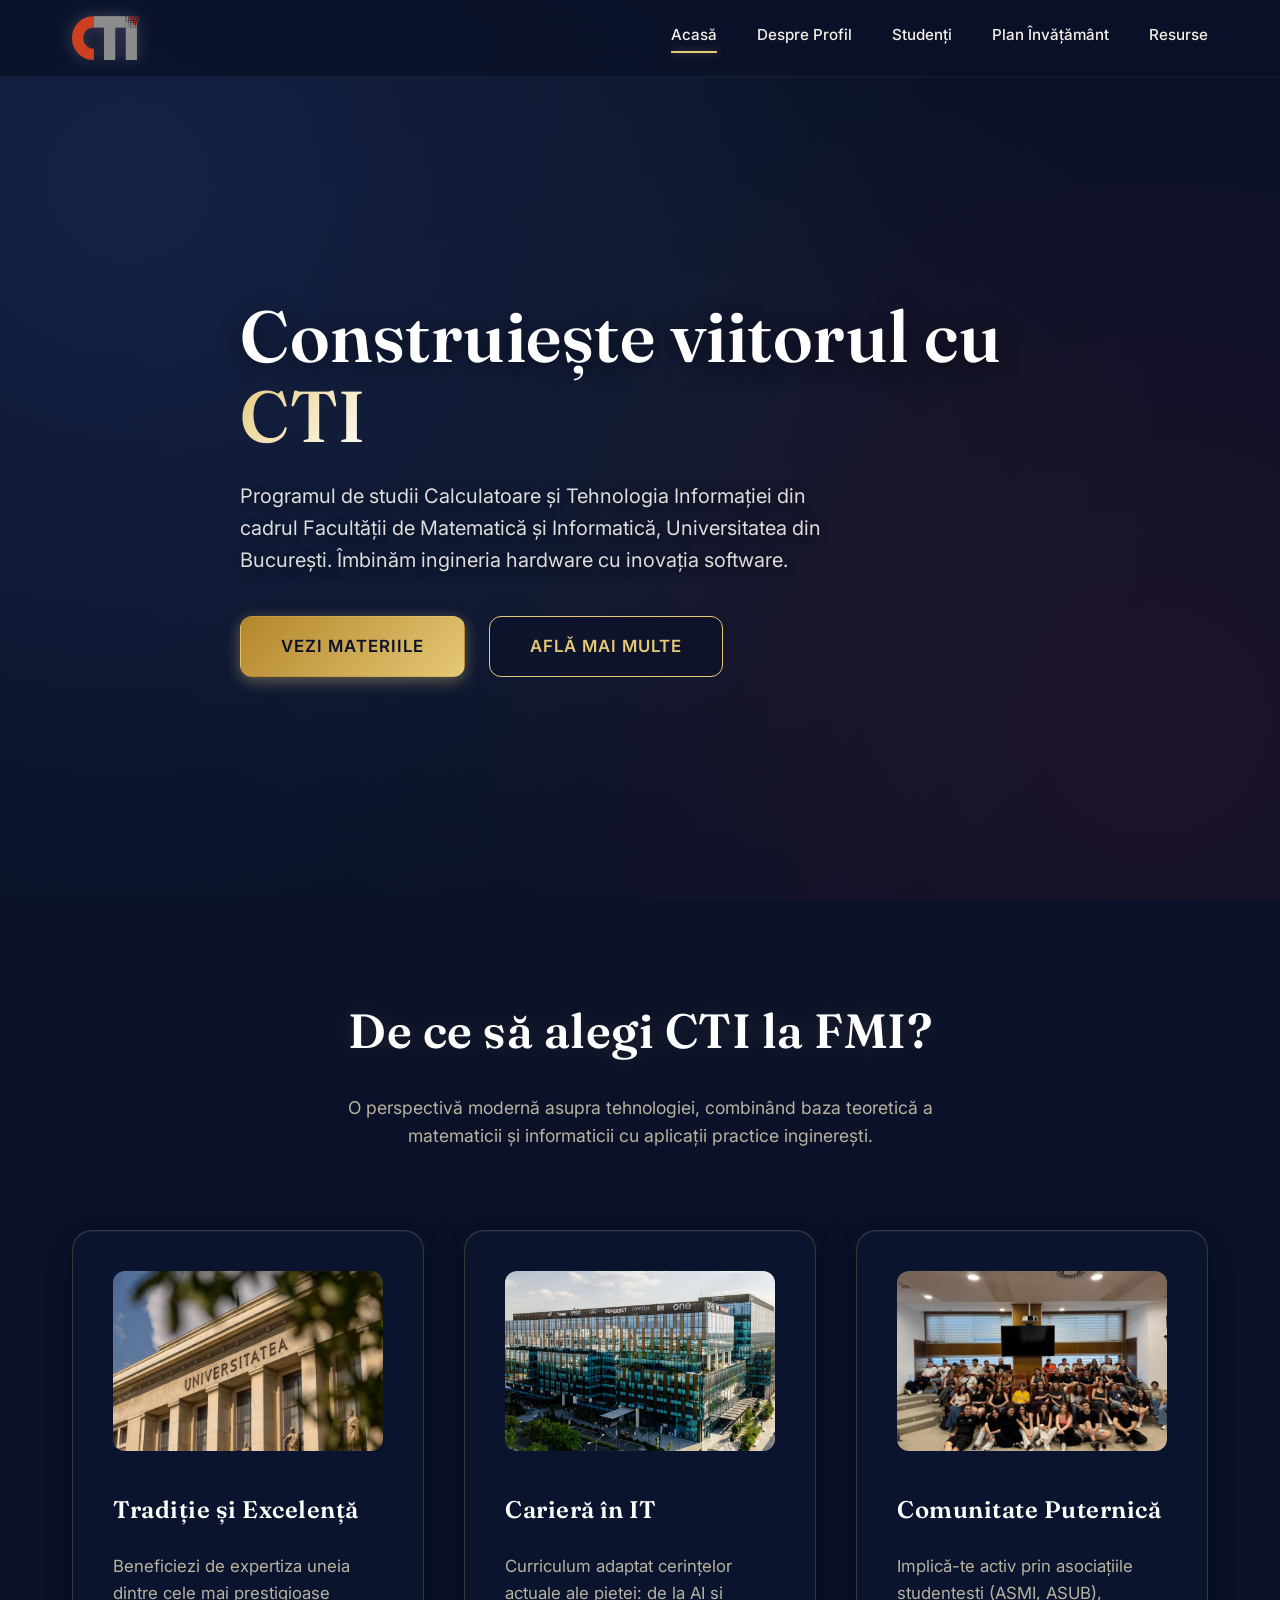
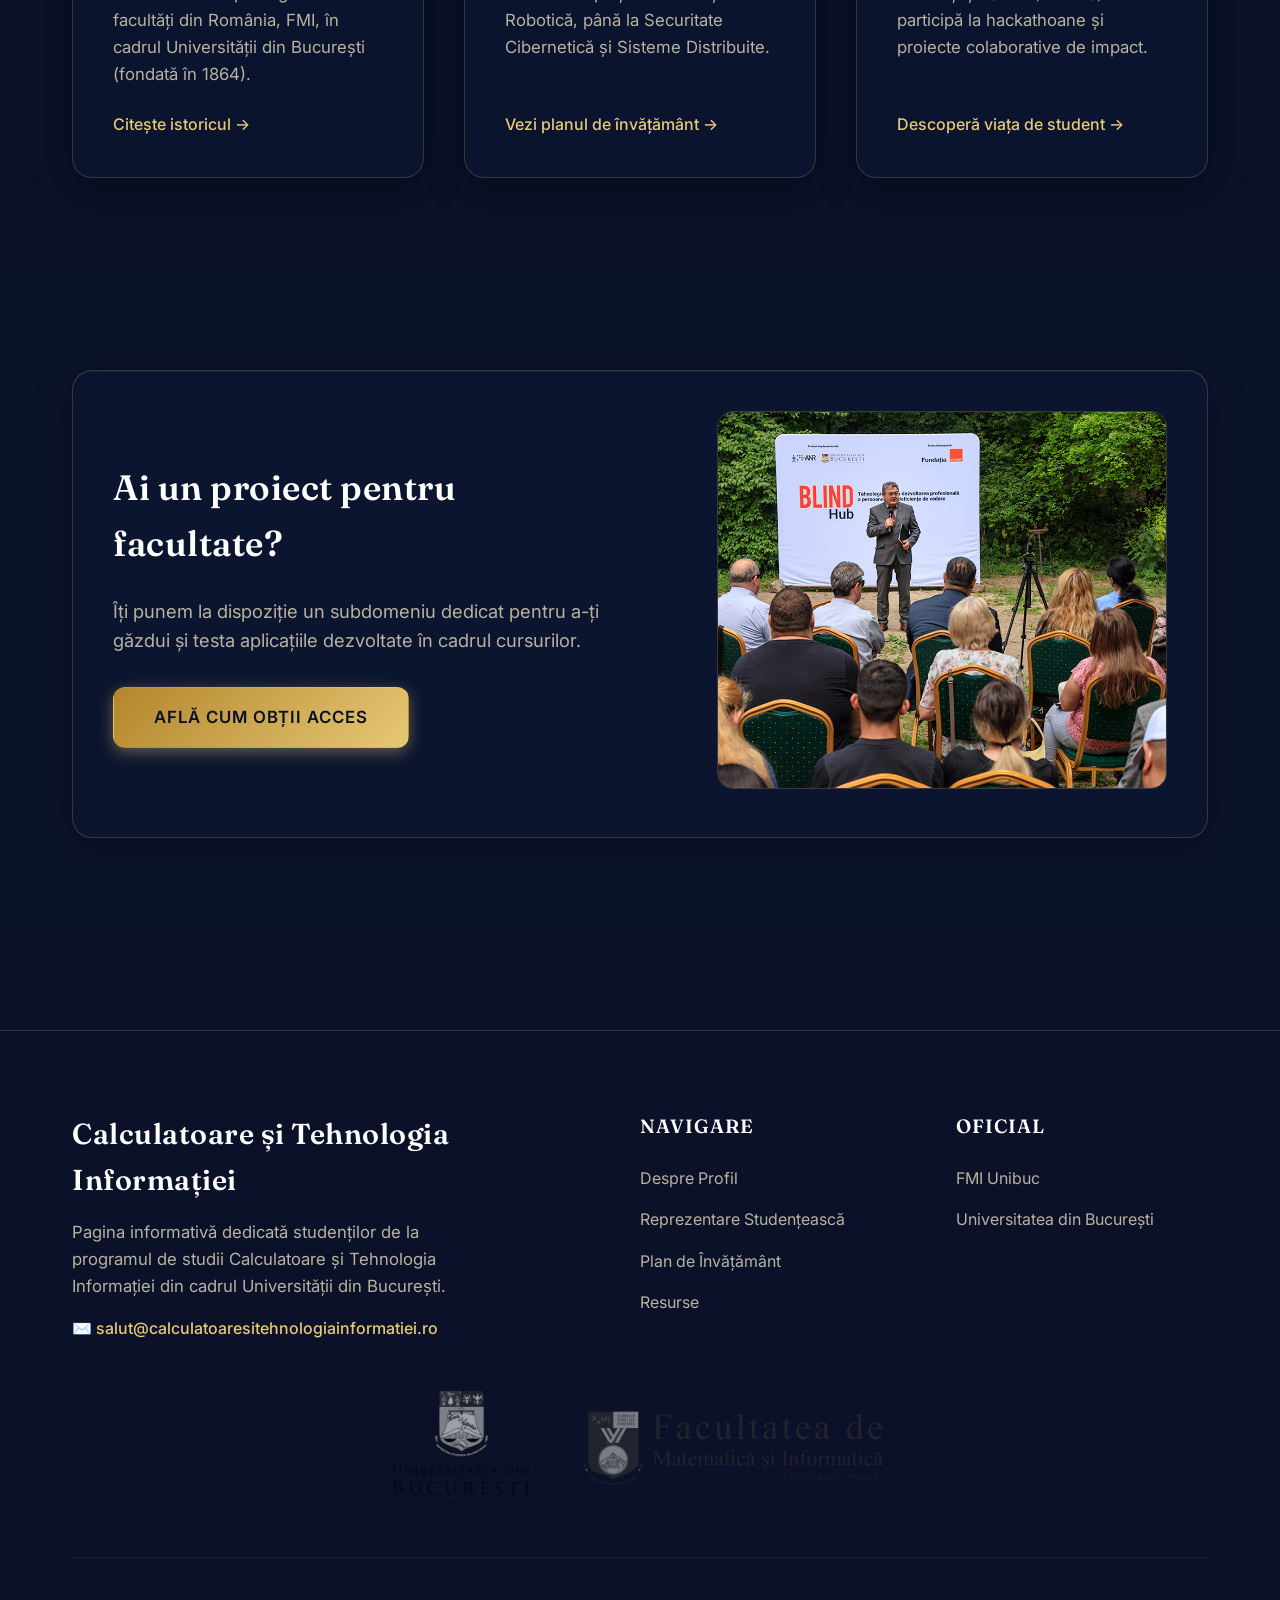
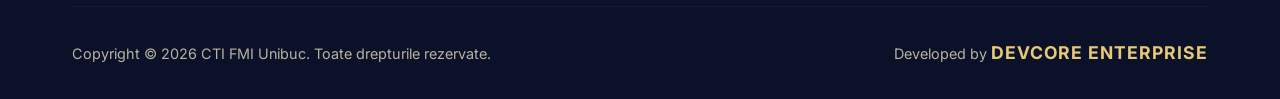
==== index.html @ ff00db62 "Initial commit" ====
<!DOCTYPE html>
<html lang="ro">
<head>
  <meta charset="UTF-8">
  <meta name="viewport" content="width=device-width, initial-scale=1.0">
  <title>CTI - Facultatea de Matematică și Informatică</title>
  <link rel="icon" type="image/png" href="assets/img/CTI Logo Simplu.png">

    <meta name="description" content="Calculatoare și Tehnologia Informației (CTI) - Universitatea din București, Facultatea de Matematică și Informatică (FMI). Află despre programul de licență, admitere, curriculum și oportunități.">
  <meta name="keywords" content="CTI, FMI, Unibuc, Calculatoare si Tehnologia Informatiei, Universitatea din Bucuresti, Informatica, Admitere, Licenta">
  <meta property="og:title" content="Calculatoare și Tehnologia Informației - FMI Unibuc">
  <meta property="og:description" content="Informații oficiale și resurse pentru studenții de la Calculatoare și Tehnologia Informației, FMI, Universitatea din București.">
  <meta property="og:type" content="website">
  <meta property="og:locale" content="ro_RO">
  <meta name="robots" content="index, follow">
<link rel="stylesheet" href="assets/css/style.css">
</head>
<body>

  <!-- Header -->
  <header>
    <div class="container">
      <nav>
        <a href="index.html" class="logo">
          <img src="assets/img/CTI Logo Simplu.png" alt="CTI Logo" onerror="this.src='assets/img/fmi.png'">
        </a>
        <div class="nav-links">
          <a href="index.html" class="active">Acasă</a>
          <a href="despre.html">Despre Profil</a>
          <a href="studenti.html">Studenți</a>
          <a href="curriculum.html">Plan Învățământ</a>
          <a href="resurse.html">Resurse</a>
        </div>
      </nav>
    </div>
  </header>

  <!-- Hero Section -->
  <section class="hero">
    <div class="hero-slider">
      <div class="slide"></div>
      <div class="slide"></div>
      <div class="slide"></div>
    </div>
    <div class="container hero-grid">
      <div class="hero-content fade-in-up">
        <h1>Construiește viitorul cu <span>CTI</span></h1>
        <p>Programul de studii Calculatoare și Tehnologia Informației din cadrul Facultății de Matematică și Informatică, Universitatea din București. Îmbinăm ingineria hardware cu inovația software.</p>
        <div class="cta-group">
          <a href="curriculum.html" class="btn btn-primary">Vezi Materiile</a>
          <a href="despre.html" class="btn btn-outline">Află Mai Multe</a>
        </div>
      </div>
    </div>
  </section>

  <!-- Overview Highlights -->
  <section class="content-section">
    <div class="container">
      <div class="section-header fade-in-up">
        <h2 class="serif">De ce să alegi CTI la FMI?</h2>
        <p>O perspectivă modernă asupra tehnologiei, combinând baza teoretică a matematicii și informaticii cu aplicații practice inginerești.</p>
      </div>
      <div class="about-grid">
        <div class="glass-panel about-card fade-in-up delay-100">
          <img src="assets/img/unibuc 1.jpg" alt="Tradiție și Excelență" style="width: 100%; height: 180px; object-fit: cover; border-radius: 12px; margin-bottom: 1rem;">
          <h3>Tradiție și Excelență</h3>
          <p>Beneficiezi de expertiza uneia dintre cele mai prestigioase facultăți din România, FMI, în cadrul Universității din București (fondată în 1864).</p>
          <a href="despre.html" style="margin-top:auto; font-weight: 500;">Citește istoricul →</a>
        </div>
        <div class="glass-panel about-card fade-in-up delay-200">
          <img src="assets/img/it 1.jpg" alt="Carieră în IT" style="width: 100%; height: 180px; object-fit: cover; border-radius: 12px; margin-bottom: 1rem;">
          <h3>Carieră în IT</h3>
          <p>Curriculum adaptat cerințelor actuale ale pieței: de la AI și Robotică, până la Securitate Cibernetică și Sisteme Distribuite.</p>
          <a href="curriculum.html" style="margin-top:auto; font-weight: 500;">Vezi planul de învățământ →</a>
        </div>
        <div class="glass-panel about-card fade-in-up delay-300">
          <img src="assets/img/studenti 1.jpeg" alt="Comunitate Puternică" style="width: 100%; height: 180px; object-fit: cover; border-radius: 12px; margin-bottom: 1rem;">
          <h3>Comunitate Puternică</h3>
          <p>Implică-te activ prin asociațiile studențești (ASMI, ASUB), participă la hackathoane și proiecte colaborative de impact.</p>
          <a href="studenti.html" style="margin-top:auto; font-weight: 500;">Descoperă viața de student →</a>
        </div>
      </div>
    </div>
  </section>

  <!-- Subdomain Promo -->
  <section class="content-section" style="background: rgba(13, 23, 49, 0.4);">
    <div class="container">
      <div class="glass-panel fade-in-up" style="display:flex; justify-content:space-between; align-items:center; flex-wrap:wrap; gap: 2rem;">
        <div style="flex: 1; min-width: 300px; max-width: 600px;">
          <h2 class="serif" style="color: #fff; font-size: 2.2rem; margin-bottom: 1.5rem;">Ai un proiect pentru facultate?</h2>
          <p style="color: var(--text-muted); font-size: 1.15rem; margin-bottom: 2rem;">Îți punem la dispoziție un subdomeniu dedicat pentru a-ți găzdui și testa aplicațiile dezvoltate în cadrul cursurilor.</p>
          <a href="subdomeniu.html" class="btn btn-primary">Află cum obții acces</a>
        </div>
        <div style="flex: 1; min-width: 300px; text-align:right;">
          <img src="assets/img/proiect.jpg" alt="Proiecte Studențești" style="width: 100%; max-width: 450px; height: auto; border-radius: 16px; border: 1px solid var(--glass-border);">
        </div>
      </div>
    </div>
  </section>

    <!-- Footer -->
  <footer class="fade-in-up">
    <div class="container">
      <div class="footer-grid">
        <div class="footer-brand">
          <h3>Calculatoare și Tehnologia Informației</h3>
          <p>Pagina informativă dedicată studenților de la programul de studii Calculatoare și Tehnologia Informației din cadrul Universității din București.</p>
          <a href="mailto:salut@calculatoaresitehnologiainformatiei.ro" style="display: inline-block; margin-top: 1rem; color: var(--gold-light); font-weight: 500; text-decoration: none;">
            ✉️ salut@calculatoaresitehnologiainformatiei.ro
          </a>
        </div>
        <div class="footer-links">
          <h4>Navigare</h4>
          <ul>
            <li><a href="despre.html">Despre Profil</a></li>
            <li><a href="studenti.html">Reprezentare Studențească</a></li>
            <li><a href="curriculum.html">Plan de Învățământ</a></li>
            <li><a href="resurse.html">Resurse</a></li>
          </ul>
        </div>
        <div class="footer-links">
          <h4>Oficial</h4>
          <ul>
            <li><a href="https://fmi.unibuc.ro/" target="_blank">FMI Unibuc</a></li>
            <li><a href="https://unibuc.ro/" target="_blank">Universitatea din București</a></li>
          </ul>
        </div>
      </div>
      <div class="footer-logos fade-in-up" style="margin-bottom: 3rem; display: flex; justify-content: center; align-items: center; gap: 3rem;">
        <img src="assets/img/unibuc.png" alt="Universitatea din București" style="height:120px;" onerror="this.style.display='none'">
        <img src="assets/img/fmi.png" alt="Facultatea de Matematică și Informatică" style="height:80px;" onerror="this.style.display='none'">
      </div>
      <div class="footer-bottom">
        <div>Copyright &copy; 2026 CTI FMI Unibuc. Toate drepturile rezervate.</div>
        <div class="devcore">
          <span style="color:var(--text-muted); font-size: 0.9rem;">Developed by</span> <a href="https://www.devcore-enterprise.site" target="_blank" style="color:var(--gold-light); text-decoration:none; font-weight:bold; font-size:1.1rem; letter-spacing:1px;">DEVCORE ENTERPRISE</a>
        </div>
      </div>
    </div>
  </footer>

  <script src="assets/js/main.js"></script>
</body>
</html>
---- assets/css/style.css ----
@import url('https://fonts.googleapis.com/css2?family=Fraunces:ital,opsz,wght@0,9..144,400..700;1,9..144,400..700&family=Inter:wght@300;400;500;600;700&display=swap');

:root {
  --navy: #152447;
  --navy-deep: #0a1128; /* Deeper navy */
  --gold: #b3862c;
  --gold-light: #e6c875; /* Brighter gold */
  --gold-glow: rgba(230, 200, 117, 0.4);
  --burgundy: #6d1f2a;
  --text-light: #f4f0e6;
  --text-muted: #b8b3a0;
  --glass-bg: rgba(15, 25, 55, 0.45);
  --glass-border: rgba(230, 200, 117, 0.2);
  --transition: all 0.4s cubic-bezier(0.25, 0.8, 0.25, 1);
}

* {
  box-sizing: border-box;
  margin: 0;
  padding: 0;
}

html {
  scroll-behavior: smooth;
}

body {
  background-color: var(--navy-deep);
  background-image: 
    radial-gradient(circle at 10% 20%, rgba(21, 36, 71, 0.9) 0%, transparent 60%),
    radial-gradient(circle at 90% 80%, rgba(109, 31, 42, 0.2) 0%, transparent 50%),
    radial-gradient(circle at 50% 50%, rgba(230, 200, 117, 0.03) 0%, transparent 70%);
  background-attachment: fixed;
  color: var(--text-light);
  font-family: 'Inter', sans-serif;
  line-height: 1.6;
  min-height: 100vh;
  overflow-x: hidden;
}

h1, h2, h3, h4, .serif {
  font-family: 'Fraunces', serif;
  font-weight: 600;
  letter-spacing: 0.5px;
}

a {
  color: var(--gold-light);
  text-decoration: none;
  transition: var(--transition);
}

a:hover {
  color: #fff;
  text-shadow: 0 0 12px var(--gold-glow);
}

.container {
  max-width: 1200px;
  margin: 0 auto;
  padding: 0 2rem;
  position: relative;
  z-index: 2;
}

/* Glassmorphism utilities */
.glass-panel {
  background: var(--glass-bg);
  backdrop-filter: blur(16px);
  -webkit-backdrop-filter: blur(16px);
  border: 1px solid var(--glass-border);
  border-radius: 20px;
  padding: 2.5rem;
  box-shadow: 0 10px 40px rgba(0, 0, 0, 0.3), inset 0 1px 0 rgba(255,255,255,0.05);
  transition: var(--transition);
  position: relative;
  overflow: hidden;
}

.glass-panel::before {
  content: '';
  position: absolute;
  top: 0; left: -100%; width: 50%; height: 100%;
  background: linear-gradient(to right, transparent, rgba(255,255,255,0.03), transparent);
  transform: skewX(-25deg);
  transition: 0.7s;
}

.glass-panel:hover::before {
  left: 200%;
}

.glass-panel:hover {
  border-color: rgba(230, 200, 117, 0.5);
  box-shadow: 0 15px 50px rgba(0, 0, 0, 0.5), 0 0 20px var(--gold-glow);
  transform: translateY(-4px);
}

/* Header & Nav */
header {
  position: sticky;
  top: 0;
  left: 0;
  width: 100%;
  z-index: 1000;
  background: rgba(10, 17, 40, 0.8);
  backdrop-filter: blur(20px);
  border-bottom: 1px solid rgba(255,255,255,0.05);
  padding: 1rem 0;
  transition: var(--transition);
}

nav {
  display: flex;
  justify-content: space-between;
  align-items: center;
}

.logo {
  display: flex;
  align-items: center;
  gap: 1rem;
}

.logo img {
  height: 44px;
  object-fit: contain;
  filter: drop-shadow(0 0 8px rgba(255,255,255,0.2));
}

.logo-text {
  font-family: 'Fraunces', serif;
  font-size: 1.3rem;
  color: #fff;
  font-weight: 700;
  letter-spacing: 1px;
}

.logo-text span {
  color: var(--gold-light);
}

.nav-links {
  display: flex;
  gap: 2.5rem;
}

.nav-links a {
  color: var(--text-light);
  font-weight: 500;
  font-size: 0.95rem;
  position: relative;
  padding-bottom: 5px;
}

.nav-links a::after {
  content: '';
  position: absolute;
  bottom: 0;
  left: 0;
  width: 0;
  height: 2px;
  background: var(--gold-light);
  transition: var(--transition);
  box-shadow: 0 0 8px var(--gold-glow);
}

.nav-links a:hover::after, .nav-links a.active::after {
  width: 100%;
}

/* HERO SLIDER BACKGROUND */
.hero {
  position: relative;
  min-height: calc(100vh - 80px);
  display: flex;
  align-items: center;
  padding: 4rem 0;
  overflow: hidden;
}

.hero-slider {
  position: absolute;
  top: 0; left: 0; width: 100%; height: 100%;
  z-index: 0;
}

.hero-slider .slide {
  position: absolute;
  top: 0; left: 0; width: 100%; height: 100%;
  background-size: cover;
  background-position: center;
  opacity: 0;
  animation: slideFade 15s infinite;
}

.hero-slider .slide::after {
  content: '';
  position: absolute;
  top: 0; left: 0; width: 100%; height: 100%;
  background: linear-gradient(90deg, var(--navy-deep) 0%, rgba(10,17,40,0.8) 50%, rgba(10,17,40,0.4) 100%);
}

.hero-slider .slide:nth-child(1) { background-image: url('../img/fmi 1.jpg'); animation-delay: 0s; }
.hero-slider .slide:nth-child(2) { background-image: url('../img/fmi 2.jpg'); animation-delay: 5s; }
.hero-slider .slide:nth-child(3) { background-image: url('../img/fmi 3.jpg'); animation-delay: 10s; }

@keyframes slideFade {
  0% { opacity: 0; transform: scale(1.05); }
  10% { opacity: 1; transform: scale(1); }
  33% { opacity: 1; transform: scale(1); }
  43% { opacity: 0; transform: scale(1.05); }
  100% { opacity: 0; }
}

.hero-grid {
  display: grid;
  grid-template-columns: 1fr;
  gap: 4rem;
  align-items: center;
  position: relative;
  z-index: 2;
}

.hero-content {
  max-width: 800px;
}

.hero-content h1 {
  font-size: 4.5rem;
  line-height: 1.1;
  margin-bottom: 1.5rem;
  color: #fff;
  text-shadow: 0 4px 20px rgba(0,0,0,0.5);
}

.hero-content h1 span {
  background: linear-gradient(135deg, var(--gold-light), #fff);
  -webkit-background-clip: text;
  -webkit-text-fill-color: transparent;
  text-shadow: none;
}

.hero-content p {
  font-size: 1.25rem;
  color: #ddd;
  margin-bottom: 2.5rem;
  max-width: 600px;
  text-shadow: 0 2px 10px rgba(0,0,0,0.5);
}

.btn {
  display: inline-flex;
  align-items: center;
  justify-content: center;
  padding: 1rem 2.5rem;
  border-radius: 12px;
  font-weight: 600;
  font-size: 1.05rem;
  cursor: pointer;
  border: 1px solid transparent;
  transition: var(--transition);
  text-transform: uppercase;
  letter-spacing: 1px;
}

.btn-primary {
  background: linear-gradient(135deg, var(--gold), var(--gold-light));
  color: var(--navy-deep);
  box-shadow: 0 4px 15px var(--gold-glow);
}

.btn-primary:hover {
  transform: translateY(-3px);
  box-shadow: 0 8px 25px rgba(230, 200, 117, 0.6);
  color: var(--navy-deep);
  text-shadow: none;
}

.btn-outline {
  border-color: var(--gold-light);
  color: var(--gold-light);
  background: rgba(10, 17, 40, 0.5);
  backdrop-filter: blur(5px);
}

.btn-outline:hover {
  background: var(--gold-light);
  color: var(--navy-deep);
  transform: translateY(-3px);
  box-shadow: 0 8px 25px var(--gold-glow);
  text-shadow: none;
}

.cta-group {
  display: flex;
  gap: 1.5rem;
}

/* Sections */
section {
  padding: 8rem 0;
  position: relative;
  z-index: 2;
}

.section-header {
  text-align: center;
  margin-bottom: 5rem;
}

.section-header h2 {
  font-size: 3rem;
  color: #fff;
  margin-bottom: 1.5rem;
  text-shadow: 0 0 30px rgba(230, 200, 117, 0.2);
}

.section-header p {
  color: var(--text-muted);
  max-width: 600px;
  margin: 0 auto;
  font-size: 1.1rem;
}

/* About Grid */
.about-grid {
  display: grid;
  grid-template-columns: repeat(auto-fit, minmax(320px, 1fr));
  gap: 2.5rem;
}

.about-card {
  display: flex;
  flex-direction: column;
  gap: 1.5rem;
}

.about-icon {
  width: 60px;
  height: 60px;
  background: linear-gradient(135deg, rgba(109, 31, 42, 0.4), rgba(230, 200, 117, 0.1));
  border-radius: 16px;
  display: flex;
  align-items: center;
  justify-content: center;
  color: var(--gold-light);
  font-size: 1.8rem;
  border: 1px solid rgba(230, 200, 117, 0.3);
  box-shadow: 0 0 20px rgba(230, 200, 117, 0.1);
}

.about-card h3 {
  font-size: 1.5rem;
  color: #fff;
}

.about-card p {
  color: var(--text-muted);
  font-size: 1.05rem;
}

/* Representation / Associations */
.assoc-grid {
  display: grid;
  grid-template-columns: 1fr 1fr;
  gap: 4rem;
}

.assoc-card {
  display: flex;
  align-items: flex-start;
  gap: 2rem;
}

.assoc-card img {
  width: 100px;
  height: 100px;
  object-fit: contain;
  background: rgba(255,255,255,0.03);
  padding: 15px;
  border-radius: 20px;
  border: 1px solid var(--glass-border);
  box-shadow: 0 10px 30px rgba(0,0,0,0.5);
}

/* Resources & Links */
.resources-grid {
  display: grid;
  grid-template-columns: repeat(auto-fit, minmax(300px, 1fr));
  gap: 2.5rem;
}

.resource-card {
  display: flex;
  flex-direction: column;
  height: 100%;
}

.resource-card h3 {
  color: var(--gold-light);
  margin-bottom: 1rem;
  font-size: 1.4rem;
}

.resource-card p {
  color: var(--text-muted);
  margin-bottom: 2rem;
  flex-grow: 1;
}

.resource-card .link-arrow {
  display: inline-flex;
  align-items: center;
  gap: 0.5rem;
  font-weight: 600;
  margin-top: auto;
  text-transform: uppercase;
  letter-spacing: 1px;
  font-size: 0.9rem;
}

/* Curriculum Specific */
.curriculum-years {
  display: flex;
  flex-direction: column;
  gap: 4rem;
}

.year-section {
  background: rgba(10, 17, 40, 0.5);
  border-radius: 24px;
  border: 1px solid var(--glass-border);
  overflow: hidden;
  box-shadow: 0 20px 50px rgba(0,0,0,0.4);
}

.year-header {
  background: linear-gradient(90deg, rgba(13, 23, 49, 0.9), rgba(109, 31, 42, 0.2));
  padding: 2rem 2.5rem;
  border-bottom: 1px solid var(--glass-border);
  display: flex;
  align-items: center;
  gap: 2rem;
}

.year-badge {
  background: linear-gradient(135deg, var(--gold), var(--gold-light));
  color: var(--navy-deep);
  font-family: 'Fraunces', serif;
  font-weight: 800;
  width: 55px;
  height: 55px;
  border-radius: 50%;
  display: flex;
  align-items: center;
  justify-content: center;
  font-size: 1.5rem;
  box-shadow: 0 0 20px var(--gold-glow);
}

.year-header h3 {
  font-size: 1.8rem;
  color: #fff;
  margin: 0;
}

.subjects-grid {
  display: grid;
  grid-template-columns: repeat(auto-fill, minmax(280px, 1fr));
  gap: 1px;
  background: rgba(255,255,255,0.05);
}

.subject-item {
  background: rgba(15, 25, 55, 0.8);
  padding: 2rem;
  transition: var(--transition);
  display: flex;
  flex-direction: column;
  justify-content: space-between;
  height: 100%;
}

.subject-item:hover {
  background: rgba(21, 36, 71, 0.95);
  transform: scale(1.02);
  z-index: 10;
  box-shadow: 0 10px 30px rgba(0,0,0,0.5);
}

.subject-name {
  color: #fff;
  font-weight: 600;
  font-size: 1.1rem;
  margin-bottom: 1rem;
  display: block;
}

.subject-meta {
  display: flex;
  justify-content: space-between;
  align-items: center;
  margin-top: 1rem;
}

.subject-type {
  font-size: 0.75rem;
  padding: 0.3rem 0.8rem;
  border-radius: 6px;
  background: rgba(230, 200, 117, 0.1);
  color: var(--gold-light);
  text-transform: uppercase;
  letter-spacing: 1.5px;
  border: 1px solid rgba(230, 200, 117, 0.2);
}

.subject-link {
  margin-top: 1.5rem;
  padding: 0.8rem 1rem;
  border-radius: 8px;
  background: linear-gradient(135deg, rgba(230, 200, 117, 0.1), rgba(230, 200, 117, 0.05));
  color: var(--gold-light);
  border: 1px solid rgba(230, 200, 117, 0.25);
  text-transform: uppercase;
  letter-spacing: 1px;
  font-weight: 600;
  font-size: 0.85rem;
  display: flex;
  justify-content: center;
  align-items: center;
  gap: 0.5rem;
  transition: var(--transition);
}

.subject-link .arrow {
  font-size: 1.1rem;
  transition: transform 0.3s ease;
}

.subject-link:hover {
  background: var(--gold-light);
  color: var(--navy-deep);
  transform: translateY(-3px);
  box-shadow: 0 5px 15px var(--gold-glow);
}

.subject-link:hover .arrow {
  transform: translate(3px, -3px);
}

/* OPTIONALS MODERN CARDS */
.optional-category-title {
  color: var(--gold-light);
  margin: 3rem 0 1.5rem;
  font-size: 1.5rem;
  font-family: 'Fraunces', serif;
  display: flex;
  align-items: center;
  gap: 1rem;
}
.optional-category-title::after {
  content: '';
  flex-grow: 1;
  height: 1px;
  background: linear-gradient(to right, var(--glass-border), transparent);
}

.optional-grid {
  display: grid;
  grid-template-columns: repeat(auto-fill, minmax(250px, 1fr));
  gap: 1rem;
}

.optional-card {
  background: rgba(255,255,255,0.03);
  border: 1px solid rgba(255,255,255,0.08);
  border-radius: 12px;
  padding: 1.2rem;
  font-size: 0.95rem;
  color: #fff;
  transition: var(--transition);
  display: flex;
  align-items: center;
}
.optional-card::before {
  content: '✦';
  color: var(--gold-light);
  margin-right: 0.8rem;
  font-size: 1.2rem;
}
.optional-card:hover {
  background: rgba(230, 200, 117, 0.08);
  border-color: rgba(230, 200, 117, 0.3);
  transform: translateX(5px);
  box-shadow: 0 5px 15px rgba(0,0,0,0.3);
}

/* Footer */
footer {
  background: linear-gradient(to bottom, var(--bg-dark), #1e3a8a);
  border-top: 1px solid var(--glass-border);
  padding: 5rem 0 2rem;
  margin-top: 6rem;
  position: relative;
}

.footer-logos {
  display: flex;
  justify-content: center;
  gap: 4rem;
  margin-bottom: 4rem;
  padding-bottom: 3rem;
  border-bottom: 1px solid rgba(255,255,255,0.05);
  flex-wrap: wrap;
}

.footer-logos img {
  height: 70px;
  object-fit: contain;
  opacity: 0.6;
  filter: grayscale(100%);
  transition: var(--transition);
}

.footer-logos img:hover {
  opacity: 1;
  filter: grayscale(0%);
  transform: scale(1.05);
}

.footer-grid {
  display: grid;
  grid-template-columns: 2fr 1fr 1fr;
  gap: 4rem;
  margin-bottom: 3rem;
}

.footer-brand h3 {
  color: #fff;
  margin-bottom: 1rem;
  font-family: 'Fraunces', serif;
  font-size: 1.8rem;
}

.footer-brand p {
  color: var(--text-muted);
  max-width: 400px;
  font-size: 1.05rem;
}

.footer-links h4 {
  color: #fff;
  margin-bottom: 1.5rem;
  font-size: 1.2rem;
  text-transform: uppercase;
  letter-spacing: 1px;
}

.footer-links ul {
  list-style: none;
}

.footer-links li {
  margin-bottom: 1rem;
}

.footer-links a {
  color: var(--text-muted);
}

.footer-links a:hover {
  color: var(--gold-light);
  padding-left: 5px;
}

.footer-bottom {
  border-top: 1px solid rgba(255,255,255,0.05);
  padding-top: 2rem;
  display: flex;
  justify-content: space-between;
  align-items: center;
  color: var(--text-muted);
  font-size: 0.9rem;
}

/* Animations */
.fade-in-up {
  opacity: 0;
  transform: translateY(40px);
  transition: opacity 1s cubic-bezier(0.25, 0.8, 0.25, 1), transform 1s cubic-bezier(0.25, 0.8, 0.25, 1);
}
.fade-in-up.visible {
  opacity: 1;
  transform: translateY(0);
}
.delay-100 { transition-delay: 100ms; }
.delay-200 { transition-delay: 200ms; }
.delay-300 { transition-delay: 300ms; }

/* Content Pages */
.page-header {
  padding: 180px 0 100px;
  text-align: center;
  background: linear-gradient(180deg, rgba(10, 17, 40, 0.9) 0%, var(--navy-deep) 100%);
  border-bottom: 1px solid var(--glass-border);
  position: relative;
}
.page-header::before {
  content: '';
  position: absolute;
  top: 0; left: 0; width: 100%; height: 100%;
  background: radial-gradient(circle at 50% 0%, rgba(230, 200, 117, 0.1) 0%, transparent 70%);
  pointer-events: none;
}
.page-header h1 {
  font-size: 3.5rem;
  color: #fff;
  margin-bottom: 1.5rem;
  text-shadow: 0 0 20px rgba(255,255,255,0.1);
}

.content-section {
  padding: 6rem 0;
}
.text-box {
  background: var(--glass-bg);
  backdrop-filter: blur(10px);
  border: 1px solid var(--glass-border);
  padding: 4rem;
  border-radius: 24px;
  margin-bottom: 3rem;
  box-shadow: 0 10px 40px rgba(0,0,0,0.3);
}
.text-box h3 {
  color: var(--gold-light);
  margin-bottom: 2rem;
  font-size: 2rem;
}

/* Subdomeniu Page specifics */
.step-card {
  display: flex;
  align-items: flex-start;
  gap: 1.5rem;
  padding: 2rem;
}

.alert-banner {
  display: inline-flex;
  align-items: center;
  justify-content: center;
  gap: 0.8rem;
  background: rgba(109, 31, 42, 0.3);
  border: 1px solid rgba(220, 38, 38, 0.2);
  padding: 0.5rem 1.2rem;
  border-radius: 50px;
  margin-bottom: 1.5rem;
  color: #fca5a5;
  font-size: 0.9rem;
  font-weight: 500;
  box-shadow: 0 4px 20px rgba(109, 31, 42, 0.15);
  backdrop-filter: blur(10px);
}

@keyframes pulse {
  0% { box-shadow: 0 0 0 0 rgba(220, 38, 38, 0.4); }
  70% { box-shadow: 0 0 0 10px rgba(220, 38, 38, 0); }
  100% { box-shadow: 0 0 0 0 rgba(220, 38, 38, 0); }
}

/* Responsive */
@media (max-width: 992px) {
  .hero-content h1 { font-size: 3rem; }
  .footer-grid { grid-template-columns: 1fr; gap: 3rem; }
  .assoc-grid { grid-template-columns: 1fr; }
  .footer-logos { gap: 2rem; }
  .text-box { padding: 2rem; }
}

@media (max-width: 768px) {
  .nav-links { display: none; }
  .hero-content h1 { font-size: 2.5rem; }
  .footer-bottom { flex-direction: column; gap: 1rem; text-align: center; }
  .year-header { flex-direction: column; text-align: center; }
  
  .step-card {
    flex-direction: column;
    align-items: center;
    text-align: center;
    padding: 1.5rem;
  }
  
  .alert-banner {
    flex-direction: column;
    text-align: center;
    border-radius: 12px;
    padding: 1rem;
    animation: none;
  }
}

@media (max-width: 768px) {
  .hide-on-mobile {
    display: none !important;
  }
}
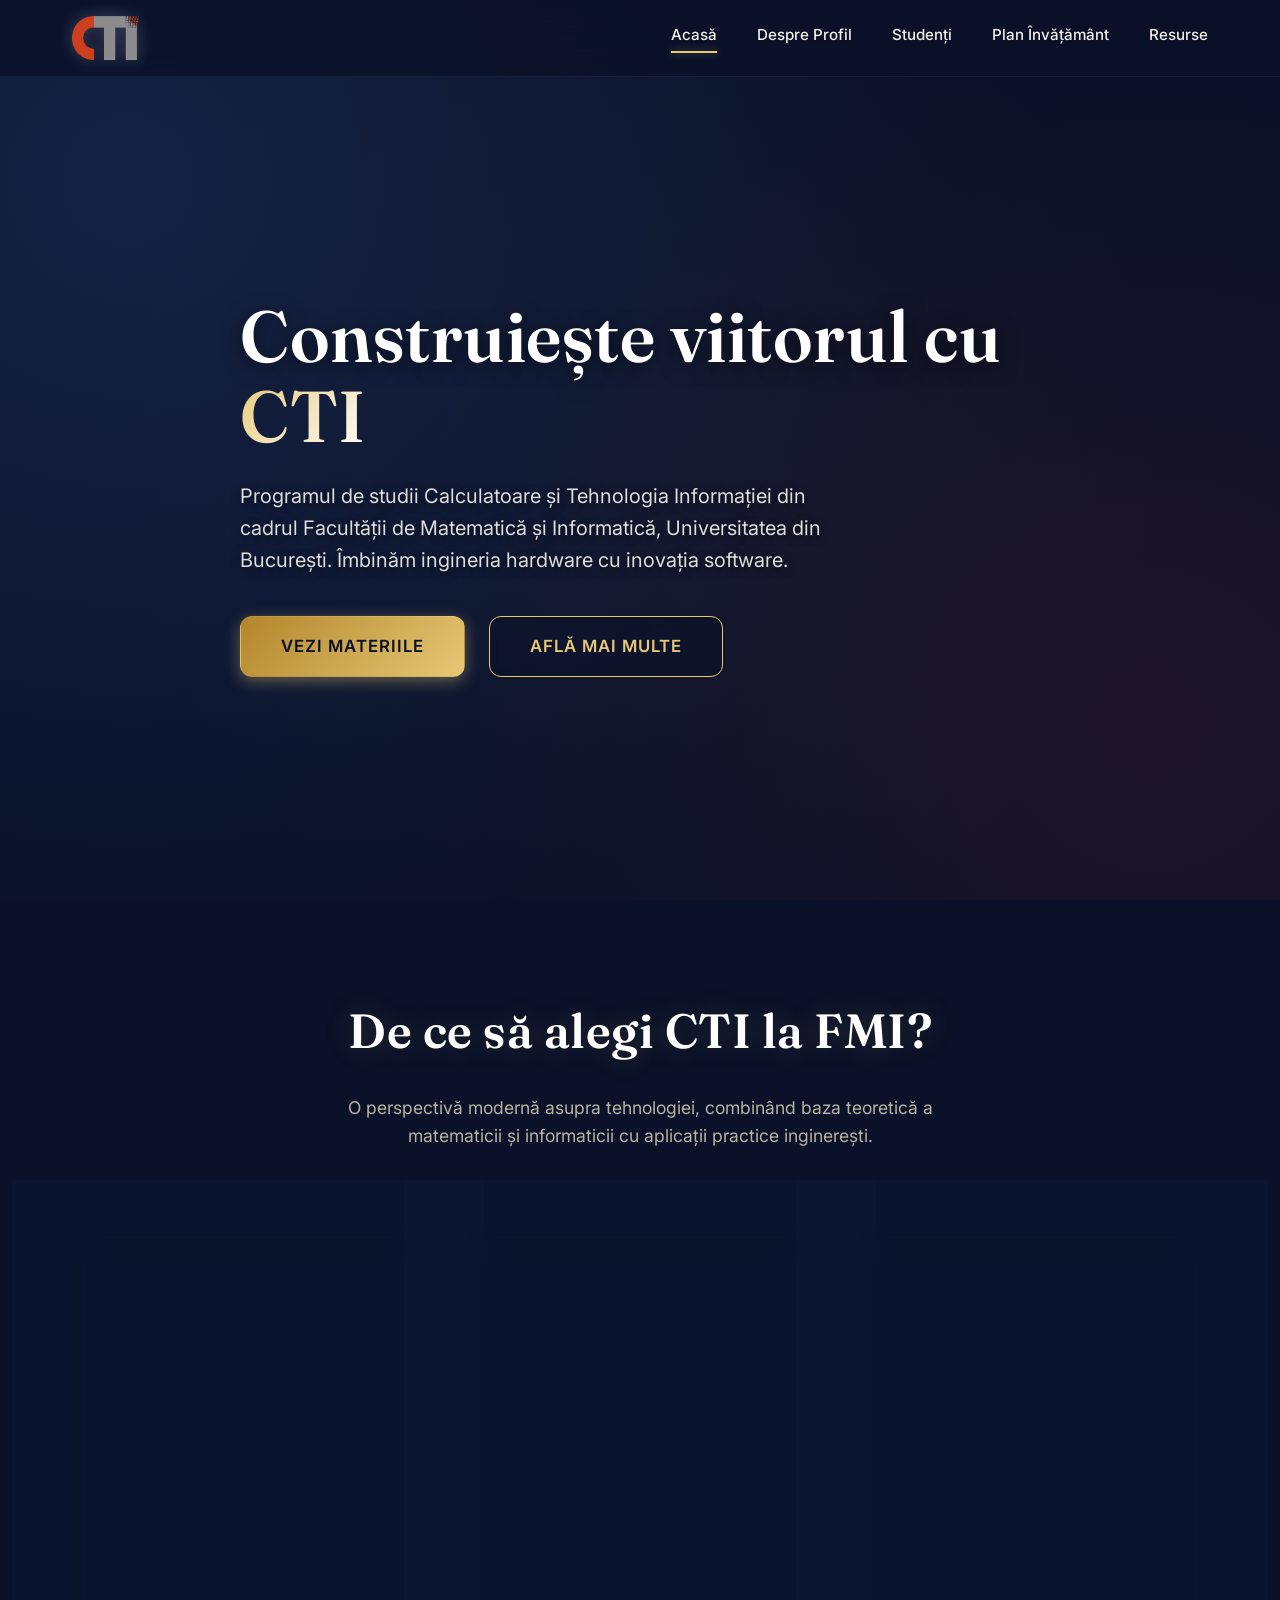
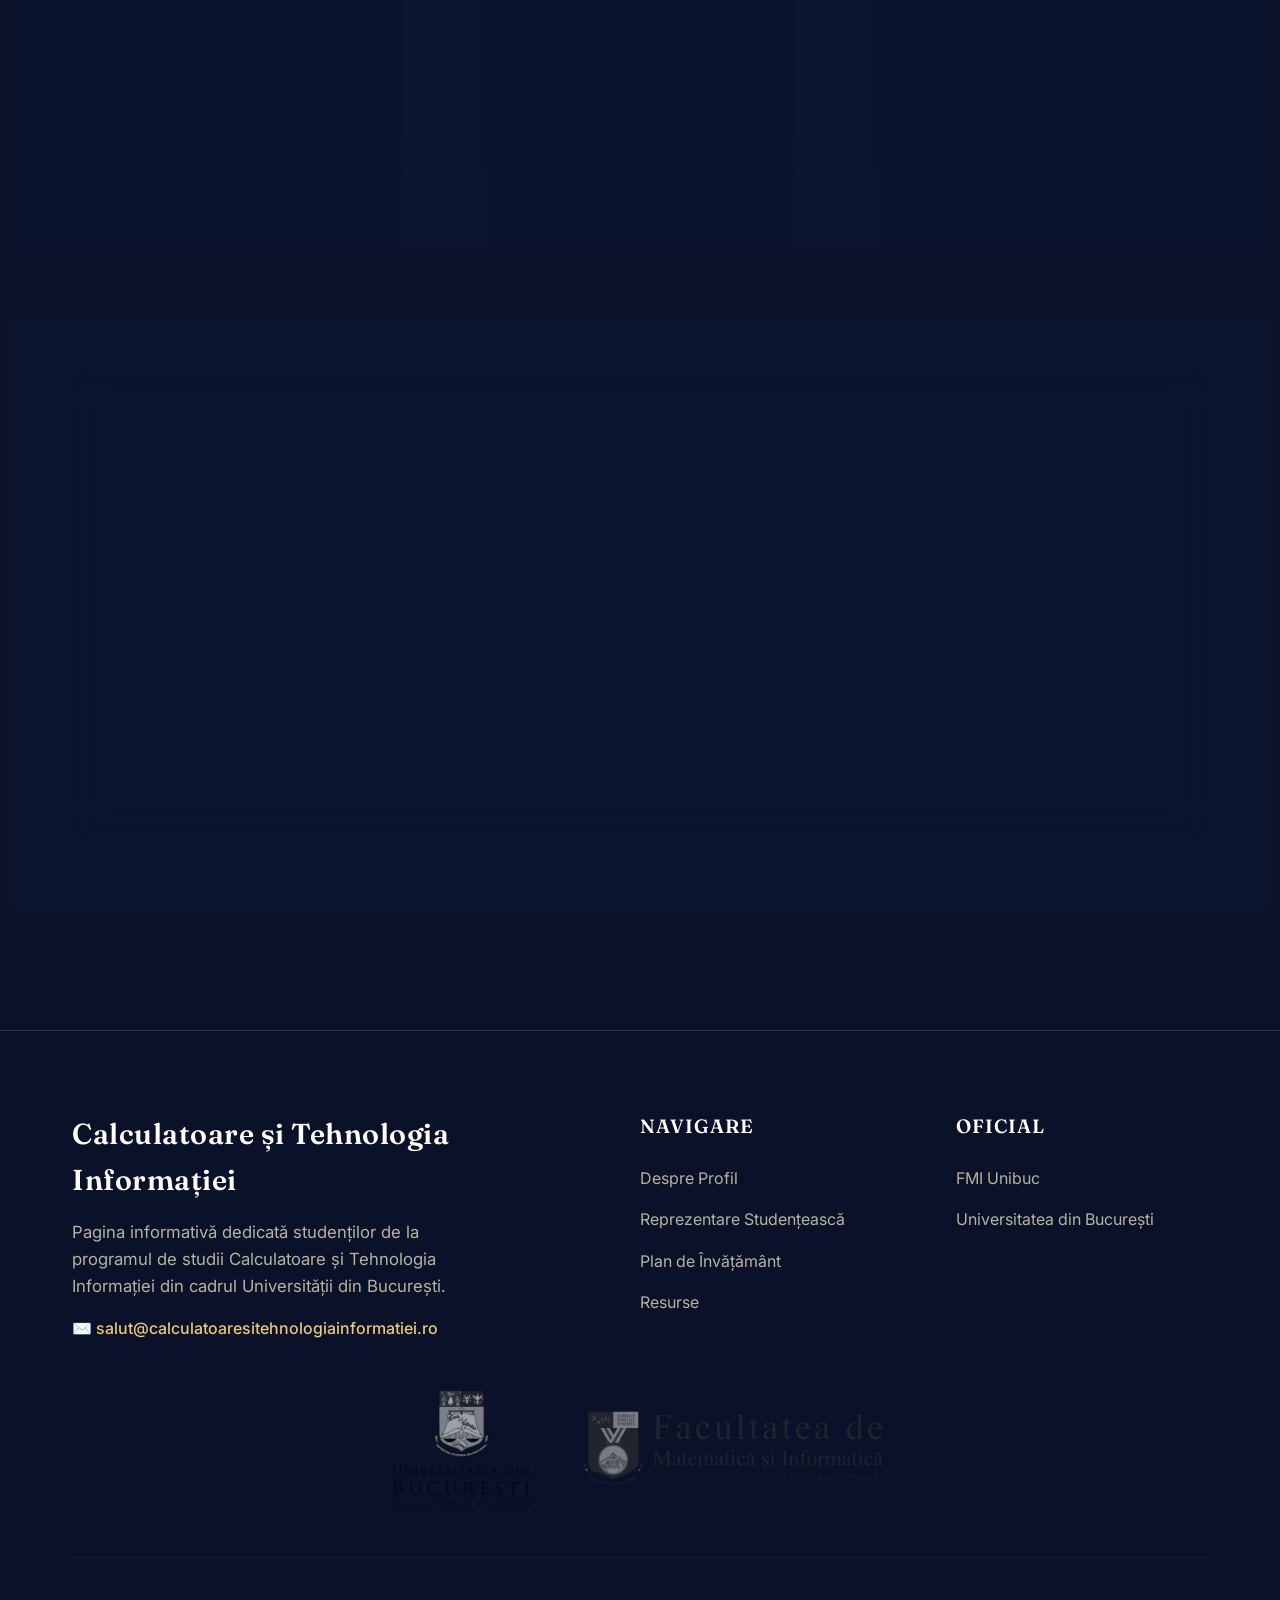
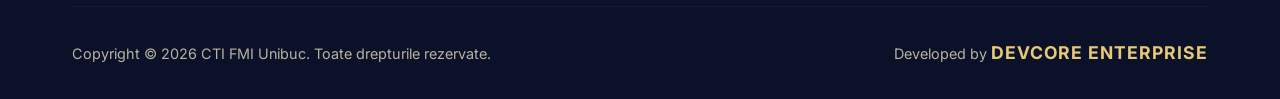
==== commit 8857e399: "Make project promo section responsive on mobile" ====
--- a/index.html
+++ b/index.html
@@ -87,14 +87,14 @@
   <!-- Subdomain Promo -->
   <section class="content-section" style="background: rgba(13, 23, 49, 0.4);">
     <div class="container">
-      <div class="glass-panel fade-in-up" style="display:flex; justify-content:space-between; align-items:center; flex-wrap:wrap; gap: 2rem;">
-        <div style="flex: 1; min-width: 300px; max-width: 600px;">
-          <h2 class="serif" style="color: #fff; font-size: 2.2rem; margin-bottom: 1.5rem;">Ai un proiect pentru facultate?</h2>
-          <p style="color: var(--text-muted); font-size: 1.15rem; margin-bottom: 2rem;">Îți punem la dispoziție un subdomeniu dedicat pentru a-ți găzdui și testa aplicațiile dezvoltate în cadrul cursurilor.</p>
+      <div class="glass-panel fade-in-up promo-container">
+        <div class="promo-text-wrapper">
+          <h2 class="serif promo-title">Ai un proiect pentru facultate?</h2>
+          <p class="promo-desc">Îți punem la dispoziție un subdomeniu dedicat pentru a-ți găzdui și testa aplicațiile dezvoltate în cadrul cursurilor.</p>
           <a href="subdomeniu.html" class="btn btn-primary">Află cum obții acces</a>
         </div>
-        <div style="flex: 1; min-width: 300px; text-align:right;">
-          <img src="assets/img/proiect.jpg" alt="Proiecte Studențești" style="width: 100%; max-width: 450px; height: auto; border-radius: 16px; border: 1px solid var(--glass-border);">
+        <div class="promo-image-wrapper">
+          <img src="assets/img/proiect.jpg" alt="Proiecte Studențești" class="promo-image">
         </div>
       </div>
     </div>
--- a/assets/css/style.css
+++ b/assets/css/style.css
@@ -767,6 +767,47 @@
   0% { box-shadow: 0 0 0 0 rgba(220, 38, 38, 0.4); }
   70% { box-shadow: 0 0 0 10px rgba(220, 38, 38, 0); }
   100% { box-shadow: 0 0 0 0 rgba(220, 38, 38, 0); }
+}
+
+/* Promo Section */
+.promo-container {
+  display: flex;
+  justify-content: space-between;
+  align-items: center;
+  flex-wrap: wrap;
+  gap: 2rem;
+}
+
+.promo-text-wrapper {
+  flex: 1;
+  min-width: 300px;
+  max-width: 600px;
+}
+
+.promo-title {
+  color: #fff;
+  font-size: 2.2rem;
+  margin-bottom: 1.5rem;
+}
+
+.promo-desc {
+  color: var(--text-muted);
+  font-size: 1.15rem;
+  margin-bottom: 2rem;
+}
+
+.promo-image-wrapper {
+  flex: 1;
+  min-width: 300px;
+  text-align: right;
+}
+
+.promo-image {
+  width: 100%;
+  max-width: 450px;
+  height: auto;
+  border-radius: 16px;
+  border: 1px solid var(--glass-border);
 }
 
 /* Responsive */
@@ -798,6 +839,21 @@
     padding: 1rem;
     animation: none;
   }
+  
+  .promo-container {
+    flex-direction: column;
+    text-align: center;
+  }
+  
+  .promo-text-wrapper, .promo-image-wrapper {
+    min-width: 100%;
+    max-width: 100%;
+    text-align: center;
+  }
+  
+  .promo-title {
+    font-size: 1.8rem;
+  }
 }
 
 @media (max-width: 768px) {
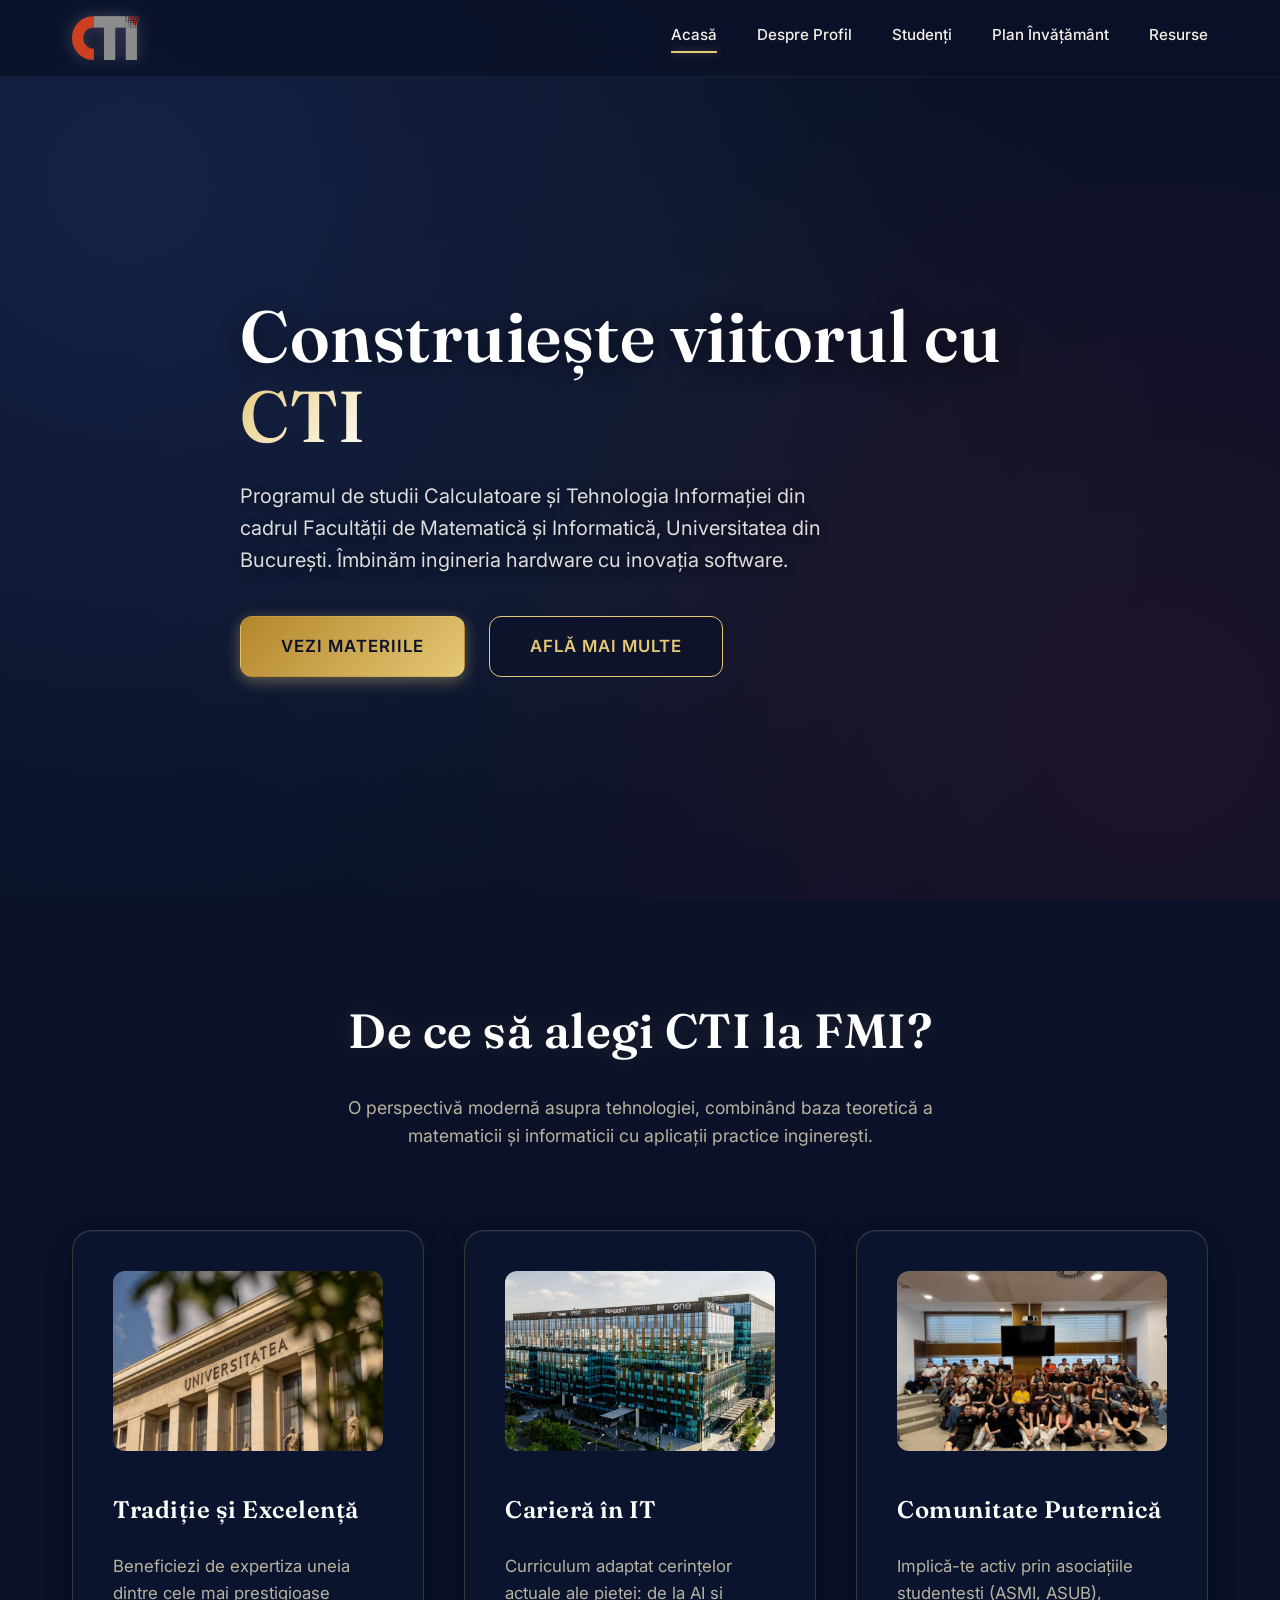
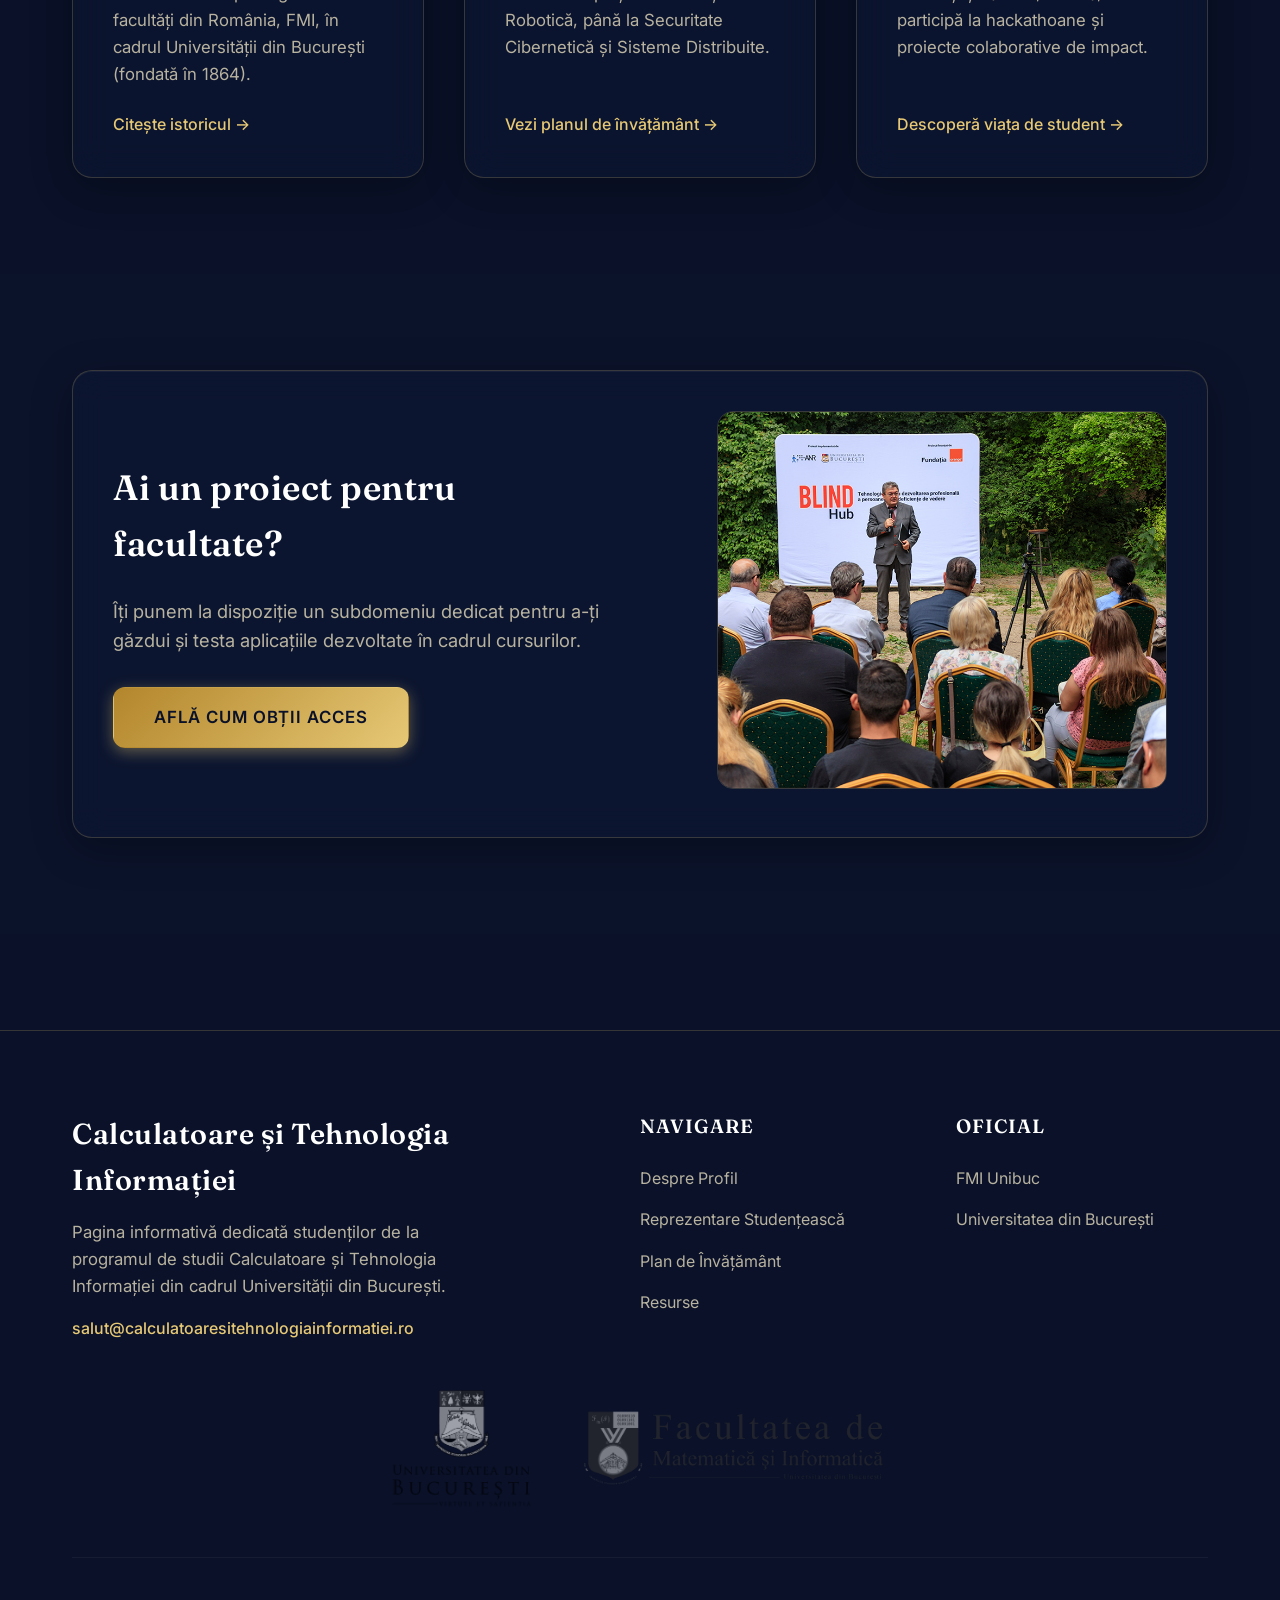
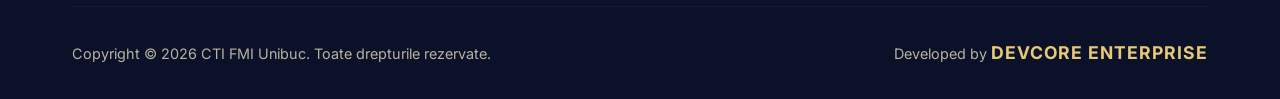
==== commit 3637bfca: "Remove email icon from footer links" ====
--- a/index.html
+++ b/index.html
@@ -108,7 +108,7 @@
           <h3>Calculatoare și Tehnologia Informației</h3>
           <p>Pagina informativă dedicată studenților de la programul de studii Calculatoare și Tehnologia Informației din cadrul Universității din București.</p>
           <a href="mailto:salut@calculatoaresitehnologiainformatiei.ro" style="display: inline-block; margin-top: 1rem; color: var(--gold-light); font-weight: 500; text-decoration: none;">
-            ✉️ salut@calculatoaresitehnologiainformatiei.ro
+            salut@calculatoaresitehnologiainformatiei.ro
           </a>
         </div>
         <div class="footer-links">
--- a/assets/css/style.css
+++ b/assets/css/style.css
@@ -718,6 +718,13 @@
   color: #fff;
   margin-bottom: 1.5rem;
   text-shadow: 0 0 20px rgba(255,255,255,0.1);
+  word-break: break-word;
+}
+.page-header p {
+  font-size: 1.15rem;
+  color: var(--text-light);
+  max-width: 700px;
+  margin: 0 auto;
 }
 
 .content-section {
@@ -810,6 +817,39 @@
   border: 1px solid var(--glass-border);
 }
 
+/* Split Section Layout */
+.split-section {
+  display: flex;
+  gap: 3rem;
+  align-items: center;
+  flex-wrap: wrap;
+}
+.split-section.reverse {
+  flex-direction: row-reverse;
+}
+.split-col {
+  flex: 1;
+  min-width: 300px;
+}
+.split-images {
+  flex: 1;
+  min-width: 300px;
+  display: flex;
+  flex-direction: row;
+  gap: 1rem;
+}
+.split-images img {
+  flex: 1;
+  min-width: 0;
+  width: 100%;
+  max-width: 100%;
+  height: 100%;
+  border-radius: 16px;
+  border: 1px solid var(--glass-border);
+  box-shadow: 0 10px 30px rgba(0,0,0,0.5);
+  object-fit: cover;
+}
+
 /* Responsive */
 @media (max-width: 992px) {
   .hero-content h1 { font-size: 3rem; }
@@ -821,9 +861,22 @@
 
 @media (max-width: 768px) {
   .nav-links { display: none; }
+  
+  .page-header {
+    padding: 120px 0 60px;
+  }
+  .page-header h1 {
+    font-size: 2.2rem;
+  }
+  
   .hero-content h1 { font-size: 2.5rem; }
   .footer-bottom { flex-direction: column; gap: 1rem; text-align: center; }
   .year-header { flex-direction: column; text-align: center; }
+  
+  .text-box { padding: 1.5rem; }
+  .glass-panel { padding: 1.5rem; }
+  .footer-logos { flex-direction: column; gap: 1.5rem !important; }
+  .footer-logos img { height: auto !important; max-height: 80px; max-width: 100%; }
   
   .step-card {
     flex-direction: column;
@@ -854,6 +907,26 @@
   .promo-title {
     font-size: 1.8rem;
   }
+  
+  .split-section, .split-section.reverse {
+    flex-direction: column;
+    gap: 2rem;
+  }
+  
+  .split-col, .split-images {
+    width: 100%;
+    max-width: 100%;
+    min-width: 0;
+  }
+  
+  .split-images {
+    flex-direction: column;
+  }
+  
+  .split-images img {
+    height: auto;
+    max-height: 250px;
+  }
 }
 
 @media (max-width: 768px) {
